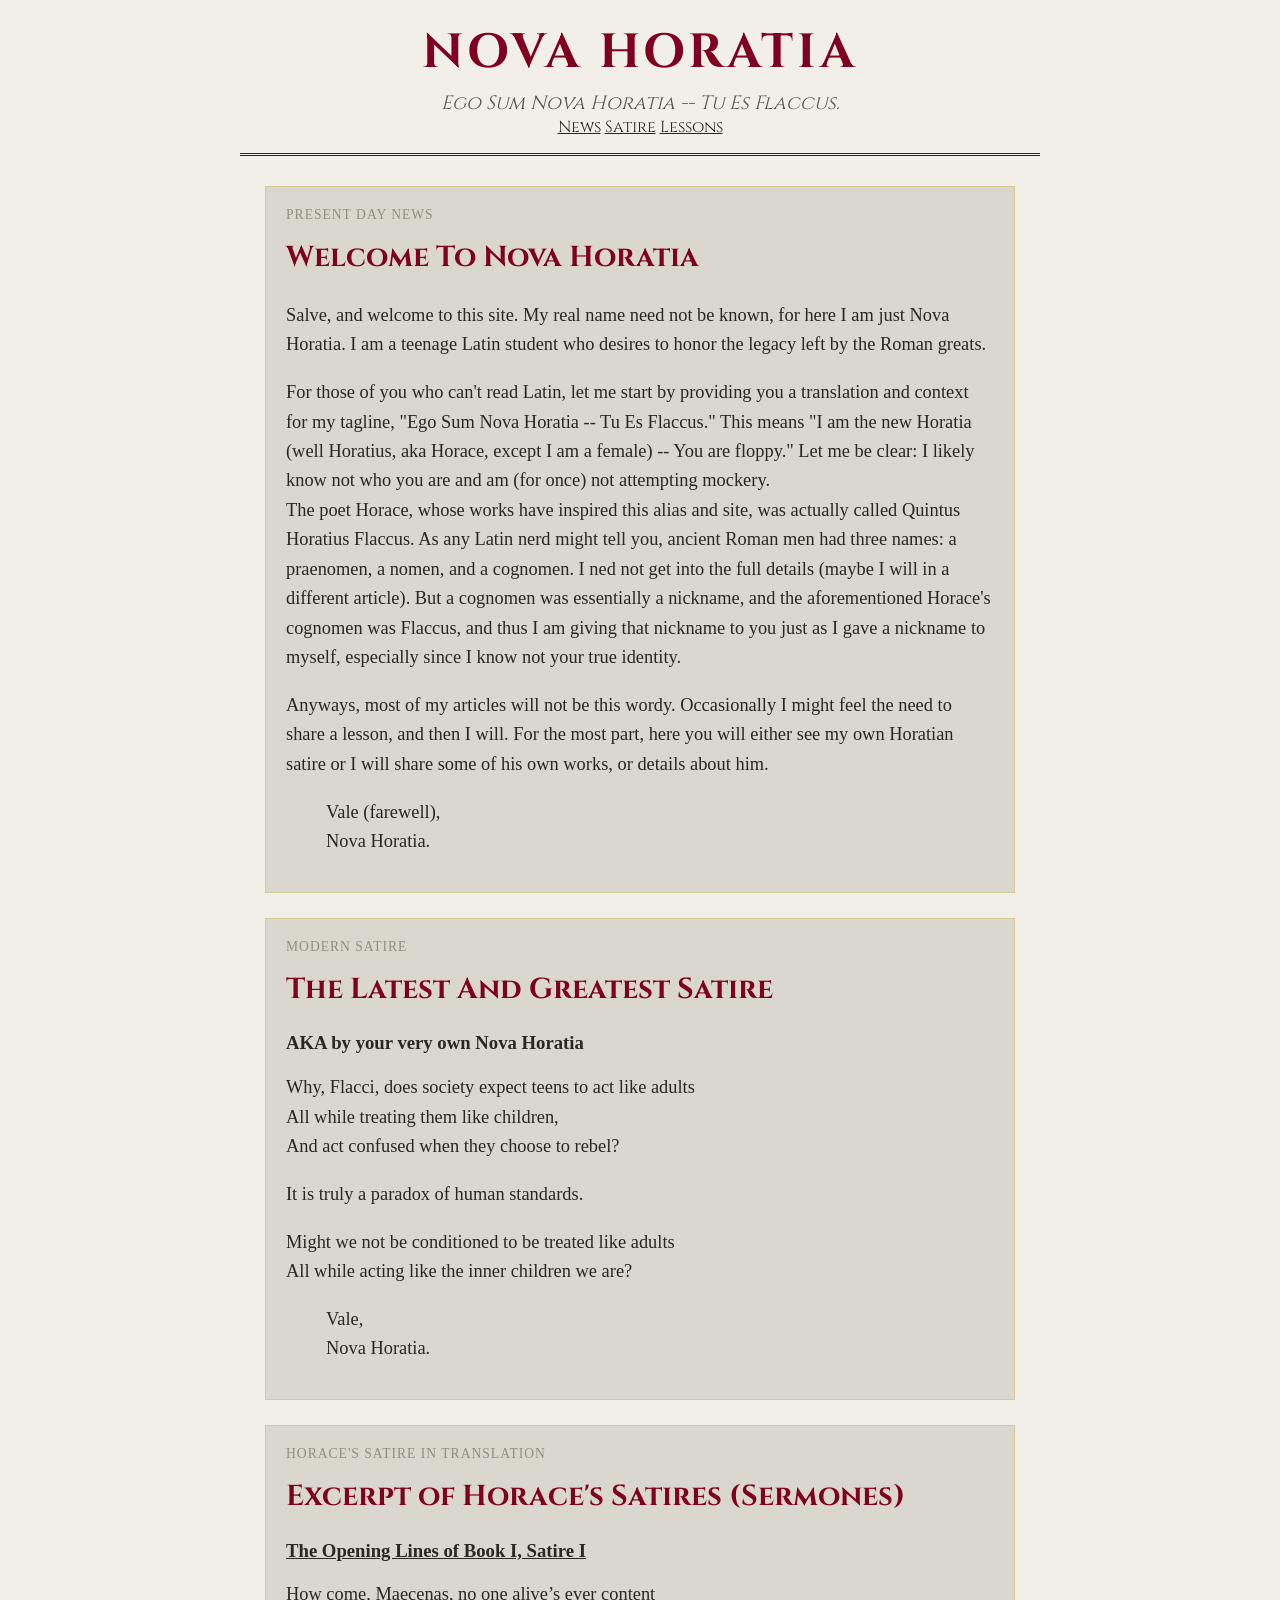
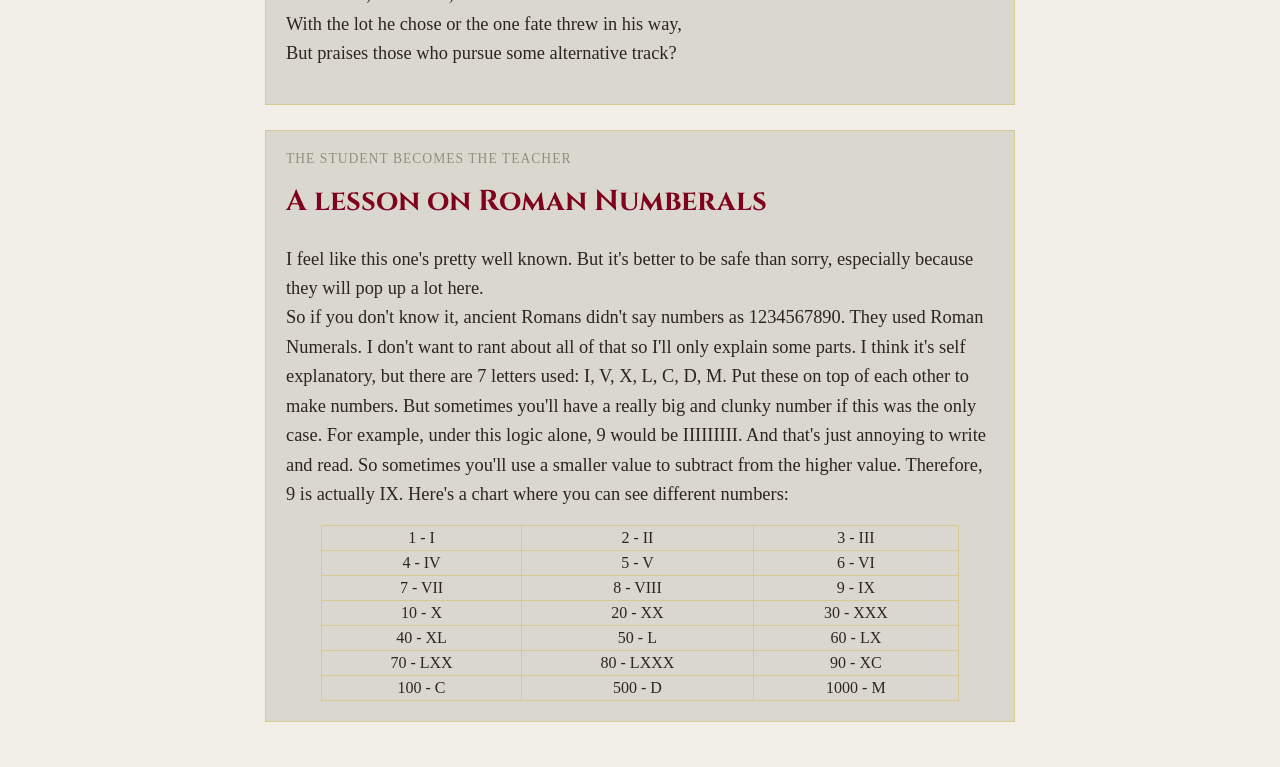
==== index.html @ 98483426 "Initial Upload" ====
<!DOCTYPE html>
<html lang="en">
<head>
    <meta charset="UTF-8">
    <meta name="viewport" content="width=device-width, initial-scale=1.0">
    <title>Nova Horatia: Reemergence of Horatian Satire</title>
    <link rel="stylesheet" href="style.css">
    <link rel="preconnect" href="https://fonts.googleapis.com">
    <link rel="preconnect" href="https://fonts.gstatic.com" crossorigin>
    <link href="https://fonts.googleapis.com/css2?family=Cinzel:wght@400..900&display=swap" rel="stylesheet">
</head>
<body>

    <header>
        <h1>Nova Horatia</h1>
        <p class="tagline">Ego Sum Nova Horatia -- Tu Es Flaccus.</p>

        <nav class="navbar">
            <!-- <a href="#welcome" class="nav-link">Nuntium (News)</a>
            <a href="#satire" class="nav-link">Satura (Satire)</a>
            <a href="#lessons" class="nav-link">Lectiones (Lessons)</a> -->
            <a href="news.html" class="nav-link">News</a>
            <a href="satire.html" class="nav-link">Satire</a>
            <a href="lessons.html" class="nav-link">Lessons</a>
        </nav>
    </header>

<main>
    <section id="welcome">
        <article>
            <div class="meta-info">Present Day News</div>
                <h2>Welcome To Nova Horatia</h2>
                <p>Salve, and welcome to this site. My real name need not be known, for here I am just Nova Horatia. I am a teenage Latin student who desires to honor the legacy left by the Roman greats.</p>
                <p>For those of you who can't read Latin, let me start by providing you a translation and context for my tagline, "Ego Sum Nova Horatia -- Tu Es Flaccus."
                    This means "I am the new Horatia (well Horatius, aka Horace, except I am a female) -- You are floppy." Let me be clear: I likely know not who you are and am (for once) not attempting mockery. <br>
                    The poet Horace, whose works have inspired this alias and site, was actually called Quintus Horatius Flaccus.
                    As any Latin nerd might tell you, ancient Roman men had three names: a praenomen, a nomen, and a cognomen.
                    I ned not get into the full details (maybe I will in a different article). But a cognomen was essentially a nickname, and the aforementioned Horace's cognomen was Flaccus, and thus I am 
                    giving that nickname to you just as I gave a nickname to myself, especially since I know not your true identity.</p>
                <p>Anyways, most of my articles will not be this wordy. Occasionally I might feel the need to share a lesson, and then I will.
                    For the most part, here you will either see my own Horatian satire or I will share some of his own works, or details about him.</p>
                    <p class="signoff">Vale (farewell), <br>
                        Nova Horatia.
                    </p>
        </article>
    </section>

    <section id="satire">
        <article>
            <div class="meta-info">Modern Satire</div>
            <h2>The Latest And Greatest Satire</h2>
            <h3>AKA by your very own Nova Horatia</h3>
            <p>Why, Flacci, does society expect teens to act like adults <br>
            All while treating them like children, <br>
            And act confused when they choose to rebel?</p>
            <p>It is truly a paradox of human standards.</p>
            <p>Might we not be conditioned to be treated like adults <br>
            All while acting like the inner children we are?</p>
            <p class="signoff">Vale, <br>
                        Nova Horatia.
                    </p>
        </article>
        <article>
            <div class="meta-info">Horace's Satire In Translation</div>
            <h2>Excerpt of Horace's Satires (Sermones)</h2>
            <h3><a href="https://www.poetryintranslation.com/PITBR/Latin/HoraceSatiresBkISatI.php">
                The Opening Lines of Book I, Satire I</a></h3>
            <p> How come, Maecenas, no one alive’s ever content <br>
            With the lot he chose or the one fate threw in his way, <br>
            But praises those who pursue some alternative track?  </p>
        </article>
    </section>

    <section id="lessons">
        <article>
            <div class="meta-info">The Student Becomes The Teacher</div>
            <h2>A lesson on Roman Numberals</h2>
            <p>I feel like this one's pretty well known. But it's better to be safe than sorry,
                especially because they will pop up a lot here. <br>
                So if you don't know it, ancient Romans didn't say numbers as 1234567890. They used Roman Numerals.
                I don't want to rant about all of that so I'll only explain some parts. 
                I think it's self explanatory, but there are 7 letters used: I, V, X, L, C, D, M. Put these on top of each other to make numbers.
                But sometimes you'll have a really big and clunky number if this was the only case. For example, under this logic alone, 9 would be IIIIIIIII. 
                And that's just annoying to write and read. So sometimes you'll use a smaller value to subtract from the higher value.
                Therefore, 9 is actually IX. Here's a chart where you can see different numbers:</p>
            <table>
                <tr>
                    <td>1 - I</td>
                    <td>2 - II</td>
                    <td>3 - III</td>
                </tr>
                <tr>
                    <td>4 - IV</td>
                    <td>5 - V</td>
                    <td>6 - VI</td>
                </tr>
                <tr>
                    <td>7 - VII</td>
                    <td>8 - VIII</td>
                    <td>9 - IX</td>
                </tr>
                <tr>
                    <td>10 - X</td>
                    <td>20 - XX</td>
                    <td>30 - XXX</td>
                </tr>
                <tr>
                    <td>40 - XL</td>
                    <td>50 - L</td>
                    <td>60 - LX</td>
                </tr>
                <tr>
                    <td>70 - LXX</td>
                    <td>80 - LXXX</td>
                    <td>90 - XC</td>
                </tr>
                <tr>
                    <td>100 - C</td>
                    <td>500 - D</td>
                    <td>1000 - M</td>
                </tr>
            </table>
            
        </article>
    </section>
</main>
</body>
</html>
---- style.css ----
body {
    background-color: #f1efe7;
    color: #2c2520;
    font-family: 'Times New Roman', Times, serif;
    margin: 0;
    padding: 20px;
    display: flex;
    flex-direction: column;
    align-items: center;
}

header {
    font-family: "Cinzel", serif;
    text-align: center;
    border-bottom: 3px double #800020;
    padding-bottom: 15px;
    margin-bottom: 30px;
    max-width: 800px;
    width: 100%;
}

h1 {
    font-size: 3rem;
    text-transform: uppercase;
    letter-spacing: 4px;
    margin: 0 0 5px 0;
    color: #800020;
}

main {
    max-width: 750px;
    width: 100%;
}

article {
    background-color: #dad8ce;
    border: 1.5px solid #d8c891;
    padding: 20px;
    margin-bottom: 25px;
}

article p {
    font-size: 1.15rem;
    line-height: 1.6;
    margin-bottom: 15px;
}

article h2 {
    margin-top: 0;
    font-family: "Cinzel", serif;
    font-size: 1.8rem;
    color: #800020;
}

a {
    color:#2c2520;
}

table {
    width: 90%;
    margin: auto;
    border-collapse: collapse;
}

th, td {
    border: 1px solid #d8c891;
    padding: 3px;
    text-align: center;
}

.tagline {
    font-style: italic;
    font-size: 1.2rem;
    color: #555;
    margin: 0;
}

.meta-info {
    font-size: .85rem;
    text-transform: uppercase;
    letter-spacing: 1px;
    color: #918e80;
    margin-bottom: 15px;
}


.signoff {
    padding-left: 40px;
}
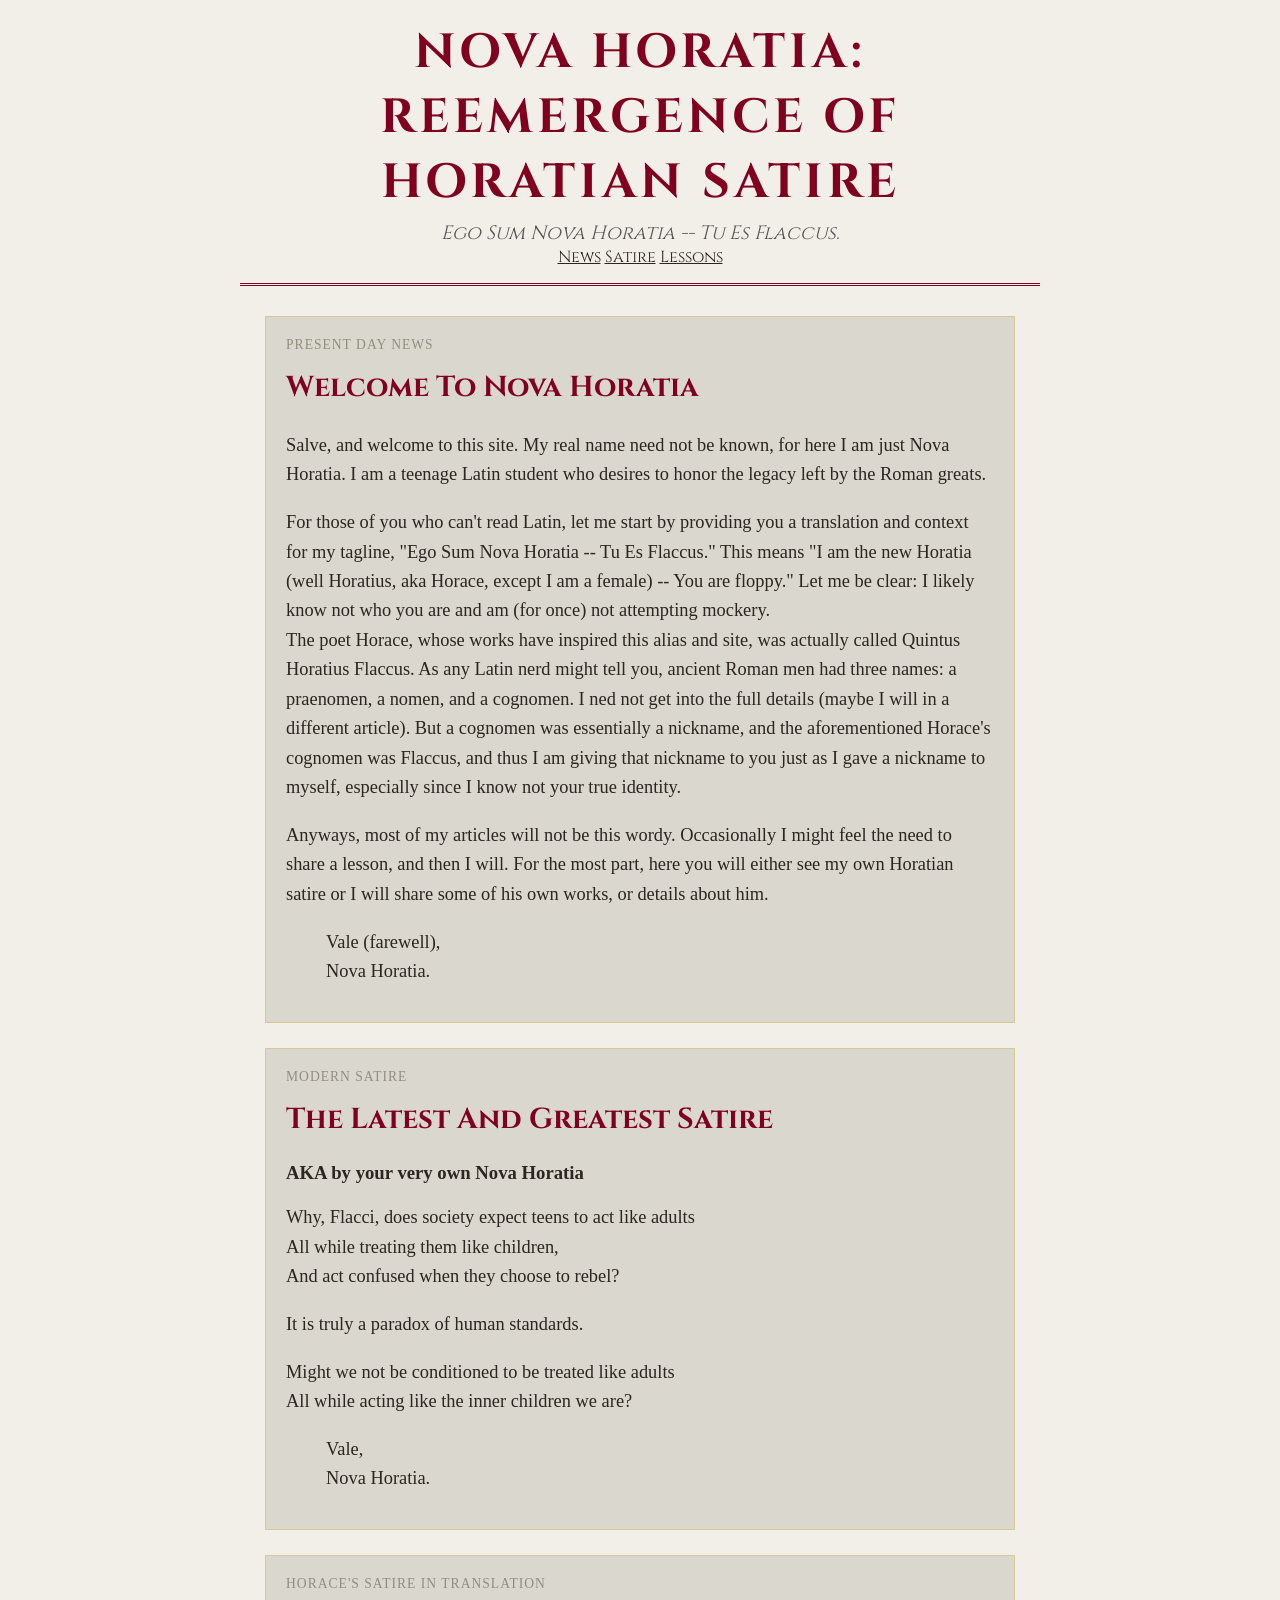
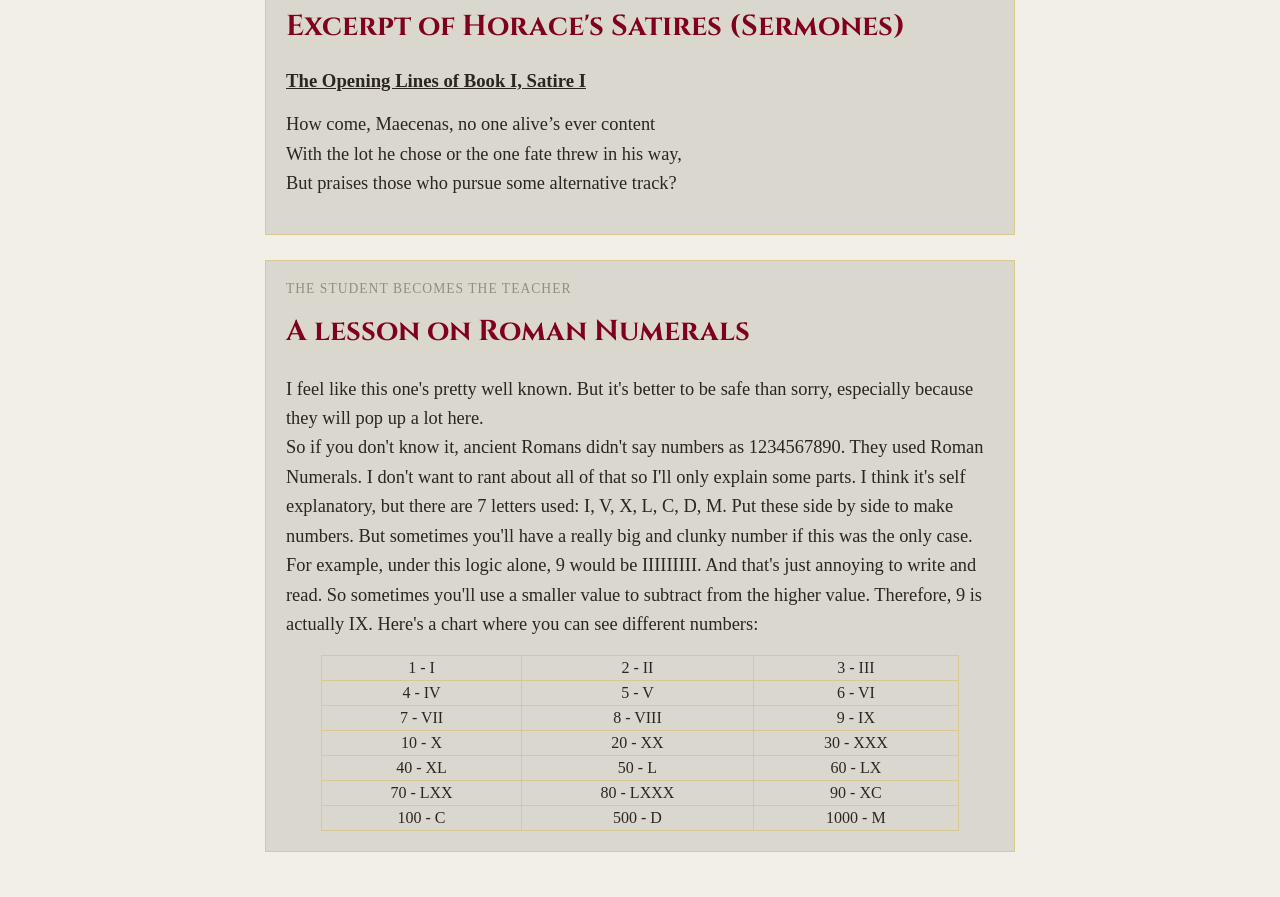
==== commit 13798ebd: "Reupload of Files Accidentally submitted all commits to a new repository /NovaHoratia. It's the same" ====
--- a/index.html
+++ b/index.html
@@ -12,7 +12,7 @@
 <body>
 
     <header>
-        <h1>Nova Horatia</h1>
+        <h1>Nova Horatia: Reemergence of Horatian Satire</h1>
         <p class="tagline">Ego Sum Nova Horatia -- Tu Es Flaccus.</p>
 
         <nav class="navbar">
@@ -74,12 +74,12 @@
     <section id="lessons">
         <article>
             <div class="meta-info">The Student Becomes The Teacher</div>
-            <h2>A lesson on Roman Numberals</h2>
+            <h2>A lesson on Roman Numerals</h2>
             <p>I feel like this one's pretty well known. But it's better to be safe than sorry,
                 especially because they will pop up a lot here. <br>
                 So if you don't know it, ancient Romans didn't say numbers as 1234567890. They used Roman Numerals.
                 I don't want to rant about all of that so I'll only explain some parts. 
-                I think it's self explanatory, but there are 7 letters used: I, V, X, L, C, D, M. Put these on top of each other to make numbers.
+                I think it's self explanatory, but there are 7 letters used: I, V, X, L, C, D, M. Put these side by side to make numbers.
                 But sometimes you'll have a really big and clunky number if this was the only case. For example, under this logic alone, 9 would be IIIIIIIII. 
                 And that's just annoying to write and read. So sometimes you'll use a smaller value to subtract from the higher value.
                 Therefore, 9 is actually IX. Here's a chart where you can see different numbers:</p>
